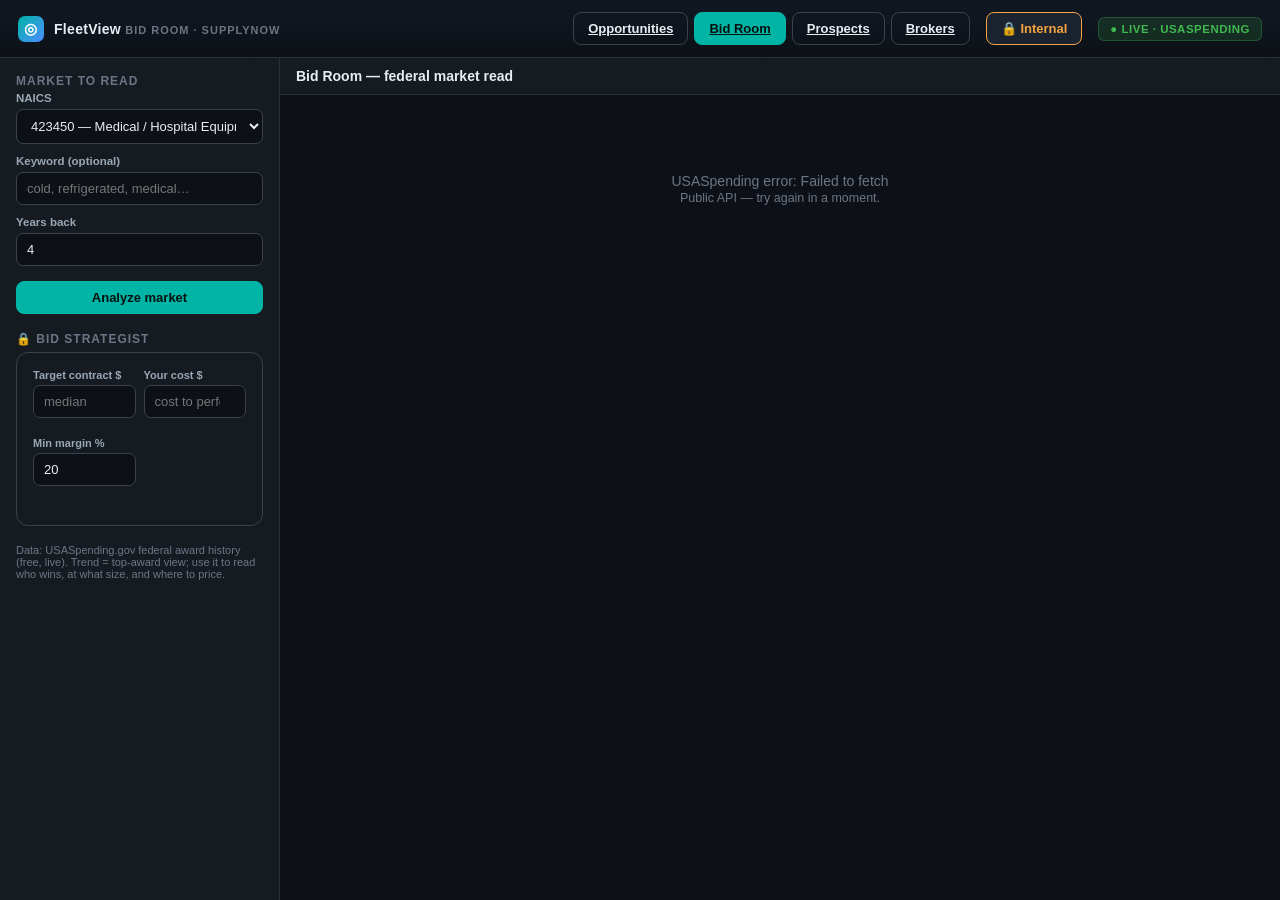
==== bidroom.html @ 4dc72ddd "Add Bid Room: live USASpending market-read + margin-protected bid recommender (the edge) Co-Authored" ====
<!DOCTYPE html>
<html lang="en">
<head>
<meta charset="utf-8">
<meta name="viewport" content="width=device-width, initial-scale=1">
<title>FleetView — Bid Room</title>
<link rel="stylesheet" href="css/styles.css">
<link rel="stylesheet" href="css/opps.css">
<style>
  .nav-links{display:flex;gap:6px;}
  .sec-head{font-size:15px;font-weight:700;margin:4px 0 12px;}
  .kpis{display:grid;grid-template-columns:repeat(5,1fr);gap:10px;margin-bottom:18px;}
  .kpi{background:var(--bg);border:1px solid var(--line);border-radius:10px;padding:12px 14px;}
  .kv-n{font-size:20px;font-weight:800;font-family:var(--mono);} .kv-l{font-size:11px;color:var(--txt-3);text-transform:uppercase;letter-spacing:.5px;margin-top:3px;}
  .two-col{display:grid;grid-template-columns:1fr 1.3fr;gap:22px;margin-bottom:18px;}
  .ybars{display:flex;align-items:flex-end;gap:8px;height:130px;padding:8px;background:var(--bg);border:1px solid var(--line);border-radius:10px;}
  .ybar{flex:1;display:flex;flex-direction:column;justify-content:flex-end;align-items:center;height:100%;}
  .yb-fill{width:70%;background:linear-gradient(180deg,var(--brand),var(--brand-2));border-radius:4px 4px 0 0;min-height:4px;}
  .yb-lab{font-size:10.5px;color:var(--txt-3);margin-top:5px;}
  .comp-list{display:flex;flex-direction:column;gap:7px;}
  .comp{display:grid;grid-template-columns:1fr;gap:3px;background:var(--bg);border:1px solid var(--line);border-radius:8px;padding:8px 10px;}
  .comp-n{font-size:12.5px;font-weight:600;white-space:nowrap;overflow:hidden;text-overflow:ellipsis;}
  .comp-bar{height:5px;background:var(--bg-3);border-radius:4px;overflow:hidden;} .comp-bar span{display:block;height:100%;background:var(--accent);}
  .comp-v{font-size:11px;color:var(--txt-3);font-family:var(--mono);}
  .award-list{display:flex;flex-direction:column;gap:6px;}
  .aw{display:flex;justify-content:space-between;gap:12px;align-items:flex-start;background:var(--bg);border:1px solid var(--line);border-radius:8px;padding:9px 11px;font-size:12.5px;}
  .aw .mono{font-family:var(--mono);color:var(--good);}
  #bid-panel{background:var(--bg-2);border:1px solid var(--line-2);border-radius:12px;padding:16px;margin-top:6px;position:sticky;top:12px;}
  #bid-inputs{display:grid;grid-template-columns:1fr 1fr;gap:8px;}
  #bid-inputs .field label{display:block;font-size:11px;color:var(--txt-2);margin-bottom:4px;font-weight:600;}
  #bid-inputs input{width:100%;padding:8px 10px;border-radius:7px;background:var(--bg);color:var(--txt);border:1px solid var(--line-2);font-size:13px;}
  @media(max-width:1100px){ .kpis{grid-template-columns:repeat(2,1fr);} .two-col{grid-template-columns:1fr;} }
</style>
</head>
<body>
<div class="app">
  <header>
    <div class="logo"><span class="mark">◎</span><div>FleetView <small>Bid Room · SupplyNow</small></div></div>
    <div class="spacer"></div>
    <div class="nav-links">
      <a class="btn ghost" href="opportunities.html">Opportunities</a>
      <a class="btn ghost" href="bidroom.html" style="background:var(--brand);border-color:var(--brand);color:var(--brand-ink)">Bid Room</a>
      <a class="btn ghost" href="prospects.html">Prospects</a>
      <a class="btn ghost" href="brokers.html">Brokers</a>
    </div>
    <span id="vm-host"></span>
    <span class="mode-badge live" id="mode-badge" style="background:rgba(63,185,80,.15);color:var(--good);border:1px solid rgba(63,185,80,.3)">● Live · USASpending</span>
  </header>

  <div class="grid">
    <aside class="filters">
      <div class="fgroup">
        <h3>Market to read</h3>
        <div class="field"><label>NAICS</label><select id="f-naics"></select></div>
        <div class="field"><label>Keyword (optional)</label><input id="f-keyword" placeholder="cold, refrigerated, medical…"></div>
        <div class="field"><label>Years back</label><input id="f-years" type="number" value="4"></div>
        <button class="btn primary" id="btn-search" style="width:100%;justify-content:center;margin-top:4px">Analyze market</button>
      </div>
      <div class="fgroup" style="margin-top:16px">
        <h3 class="internal-only">🔒 Bid Strategist</h3>
        <div id="bid-panel" class="internal-only">
          <div id="bid-inputs">
            <div class="field"><label>Target contract $</label><input id="b-target" type="number" placeholder="median"></div>
            <div class="field"><label>Your cost $</label><input id="b-cost" type="number" placeholder="cost to perform"></div>
            <div class="field"><label>Min margin %</label><input id="b-margin" type="number" value="20"></div>
          </div>
          <div id="bid-out" style="margin-top:12px"></div>
        </div>
        <div class="broker-only muted" style="font-size:12px">Bid strategy is internal-only.</div>
      </div>
      <div class="fgroup" style="margin-top:14px">
        <div class="muted" style="font-size:11px">Data: USASpending.gov federal award history (free, live). Trend = top-award view; use it to read who wins, at what size, and where to price.</div>
      </div>
    </aside>

    <section class="main">
      <div class="toolbar"><div class="count">Bid Room — federal market read</div></div>
      <div class="content"><div class="tablewrap" style="padding:18px"><div id="results"></div></div></div>
    </section>
  </div>
</div>
<div class="toast" id="toast"></div>
<script src="js/viewmode.js"></script>
<script src="js/bidroom-data.js"></script>
<script src="js/bidroom-app.js"></script>
</body>
</html>
---- css/styles.css ----
/* FleetView — Freight Command dashboard */
:root {
  --bg:#0d1117; --bg-2:#161b22; --bg-3:#1c2330; --panel:#161b22;
  --line:#2a313c; --line-2:#39424f;
  --txt:#e6edf3; --txt-2:#9aa7b4; --txt-3:#6b7684;
  --brand:#00b4a6; --brand-2:#0d7d74; --brand-ink:#03110f;
  --accent:#4c8dff; --warn:#f2a541; --bad:#f85149; --good:#3fb950;
  --df:#4c8dff; --lb:#c471ed;
  --radius:10px; --shadow:0 8px 28px rgba(0,0,0,.45);
  --mono:ui-monospace,"SF Mono",Menlo,Consolas,monospace;
  --sans:-apple-system,BlinkMacSystemFont,"Segoe UI",Roboto,Helvetica,Arial,sans-serif;
}
* { box-sizing:border-box; }
html,body { height:100%; }
body {
  margin:0; font-family:var(--sans); background:var(--bg); color:var(--txt);
  font-size:14px; -webkit-font-smoothing:antialiased; overflow:hidden;
}
button { font-family:inherit; cursor:pointer; }
input,select { font-family:inherit; }

/* ---------- Layout shell ---------- */
.app { display:grid; grid-template-rows:auto 1fr; height:100vh; }
.grid { display:grid; grid-template-columns:280px 1fr; min-height:0; }
@media (max-width:900px){ .grid { grid-template-columns:1fr; } .filters { display:none; } .filters.open { display:block; position:absolute; z-index:40; width:280px; height:100%; } }

/* ---------- Header ---------- */
header {
  display:flex; align-items:center; gap:16px; padding:0 18px; height:58px;
  background:linear-gradient(180deg,#111722,#0d1117); border-bottom:1px solid var(--line);
}
.logo { display:flex; align-items:center; gap:10px; font-weight:700; letter-spacing:.3px; }
.logo .mark { width:26px; height:26px; border-radius:7px; background:linear-gradient(135deg,var(--brand),var(--accent)); display:grid; place-items:center; color:#fff; font-size:15px; }
.logo small { color:var(--txt-3); font-weight:600; font-size:11px; text-transform:uppercase; letter-spacing:1px; }
.spacer { flex:1; }
.src-toggles { display:flex; gap:8px; }
.src-chip {
  display:flex; align-items:center; gap:7px; padding:6px 11px; border-radius:20px;
  background:var(--bg-3); border:1px solid var(--line); color:var(--txt-2); font-size:12.5px; font-weight:600;
}
.src-chip .dot { width:8px; height:8px; border-radius:50%; }
.src-chip[data-on="true"] { color:var(--txt); border-color:var(--line-2); }
.src-chip[data-on="false"] { opacity:.45; }
.dot.df { background:var(--df); } .dot.lb { background:var(--lb); } .dot.cl { background:var(--good); }
.mode-badge { padding:5px 11px; border-radius:6px; font-size:11.5px; font-weight:700; letter-spacing:.5px; text-transform:uppercase; }
.mode-badge.mock { background:rgba(242,165,65,.15); color:var(--warn); border:1px solid rgba(242,165,65,.3); }
.mode-badge.live { background:rgba(63,185,80,.15); color:var(--good); border:1px solid rgba(63,185,80,.3); }
.btn { padding:8px 14px; border-radius:8px; border:1px solid var(--line-2); background:var(--bg-3); color:var(--txt); font-weight:600; font-size:13px; display:inline-flex; align-items:center; gap:7px; }
.btn:hover { border-color:var(--brand); }
.btn.primary { background:var(--brand); border-color:var(--brand); color:var(--brand-ink); }
.btn.primary:hover { background:#00c9ba; }
.btn.ghost { background:transparent; }
.btn:disabled { opacity:.5; cursor:default; }

/* ---------- Filter rail ---------- */
.filters { background:var(--panel); border-right:1px solid var(--line); overflow-y:auto; padding:16px; }
.filters h3 { margin:0 0 4px; font-size:12px; text-transform:uppercase; letter-spacing:1px; color:var(--txt-3); }
.fgroup { margin-bottom:18px; }
.field { margin-bottom:11px; }
.field label { display:block; font-size:11.5px; color:var(--txt-2); margin-bottom:5px; font-weight:600; }
.field input, .field select {
  width:100%; padding:8px 10px; border-radius:7px; background:var(--bg); color:var(--txt);
  border:1px solid var(--line-2); font-size:13px;
}
.field input:focus, .field select:focus { outline:none; border-color:var(--brand); }
.row2 { display:grid; grid-template-columns:1fr 1fr; gap:8px; }
.chkrow { display:flex; align-items:center; gap:8px; margin-bottom:9px; font-size:13px; color:var(--txt-2); }
.chkrow input { width:15px; height:15px; accent-color:var(--brand); }
.filter-actions { display:flex; gap:8px; margin-top:6px; }
.filter-actions .btn { flex:1; justify-content:center; }

/* ---------- Main / toolbar ---------- */
.main { display:grid; grid-template-rows:auto 1fr; min-width:0; min-height:0; }
.toolbar { display:flex; align-items:center; gap:12px; padding:10px 16px; border-bottom:1px solid var(--line); background:var(--bg-2); }
.count { font-weight:700; } .count span { color:var(--brand); }
.muted { color:var(--txt-3); font-size:12.5px; }
.view-toggle { display:flex; background:var(--bg-3); border-radius:8px; padding:3px; border:1px solid var(--line); }
.view-toggle button { padding:6px 12px; border:none; background:transparent; color:var(--txt-2); border-radius:6px; font-weight:600; font-size:12.5px; }
.view-toggle button.on { background:var(--brand); color:var(--brand-ink); }
.sort-select { padding:7px 10px; border-radius:7px; background:var(--bg-3); border:1px solid var(--line); color:var(--txt); font-size:12.5px; }

/* ---------- Content: table / map ---------- */
.content { position:relative; min-height:0; overflow:hidden; }
.content.split { display:grid; grid-template-columns:1fr 1fr; }
.content.split #map { display:block; } .content.split .tablewrap { border-right:1px solid var(--line); }
.tablewrap { overflow:auto; height:100%; }
#map { display:none; height:100%; width:100%; background:var(--bg-3); }
.mapmode #map { display:block; } .mapmode .tablewrap { display:none; }

table { width:100%; border-collapse:collapse; }
thead th {
  position:sticky; top:0; z-index:2; background:var(--bg-2); text-align:left;
  padding:10px 12px; font-size:11px; text-transform:uppercase; letter-spacing:.6px;
  color:var(--txt-3); border-bottom:1px solid var(--line-2); white-space:nowrap; cursor:pointer; user-select:none;
}
thead th:hover { color:var(--txt); }
thead th .arrow { color:var(--brand); }
tbody tr { border-bottom:1px solid var(--line); cursor:pointer; }
tbody tr:hover { background:var(--bg-3); }
tbody tr.sel { background:rgba(0,180,166,.10); box-shadow:inset 3px 0 0 var(--brand); }
td { padding:11px 12px; font-size:13px; vertical-align:middle; white-space:nowrap; }
.lane { font-weight:600; }
.lane .arrow { color:var(--txt-3); margin:0 6px; }
.sub { color:var(--txt-3); font-size:11.5px; }
.pill { display:inline-block; padding:2px 8px; border-radius:20px; font-size:11px; font-weight:700; }
.pill.eq { background:var(--bg-3); border:1px solid var(--line-2); color:var(--txt-2); }
.pill.src-df { background:rgba(76,141,255,.14); color:var(--df); }
.pill.src-lb { background:rgba(196,113,237,.14); color:var(--lb); }
.pill.src-cl { background:rgba(63,185,80,.14); color:var(--good); }
.rate { font-weight:700; font-family:var(--mono); }
.rpm { font-family:var(--mono); font-weight:600; }
.rpm.good { color:var(--good); } .rpm.mid { color:var(--warn); } .rpm.low { color:var(--bad); }
.callrate { color:var(--txt-3); font-style:italic; }
.age { font-family:var(--mono); font-size:12px; }
.age.fresh { color:var(--good); }
.mini-btn { padding:5px 10px; font-size:12px; border-radius:6px; border:1px solid var(--line-2); background:var(--bg-3); color:var(--txt); font-weight:600; }
.mini-btn:hover { border-color:var(--brand); color:var(--brand); }
.empty { padding:60px 20px; text-align:center; color:var(--txt-3); }

/* ---------- Detail drawer ---------- */
.drawer {
  position:absolute; top:0; right:-460px; height:100%; width:420px; max-width:92vw;
  background:var(--panel); border-left:1px solid var(--line-2); box-shadow:var(--shadow);
  transition:right .22s ease; z-index:30; display:flex; flex-direction:column;
  pointer-events:none; visibility:hidden;
}
.drawer.open { right:0; pointer-events:auto; visibility:visible; }
.drawer header { height:auto; padding:16px 18px; display:flex; align-items:flex-start; gap:10px; background:var(--bg-2); }
.drawer .close { margin-left:auto; background:transparent; border:none; color:var(--txt-3); font-size:22px; line-height:1; }
.drawer .close:hover { color:var(--txt); }
.drawer .body { overflow-y:auto; padding:18px; flex:1; }
.dl-lane { font-size:17px; font-weight:700; margin-bottom:2px; }
.dl-dates { color:var(--txt-2); font-size:12.5px; }
.kv { display:grid; grid-template-columns:1fr 1fr; gap:12px; margin:16px 0; }
.kv .cell { background:var(--bg); border:1px solid var(--line); border-radius:8px; padding:10px 12px; }
.kv .k { font-size:10.5px; text-transform:uppercase; letter-spacing:.6px; color:var(--txt-3); margin-bottom:4px; }
.kv .v { font-weight:700; font-size:15px; }
.sec-title { font-size:11px; text-transform:uppercase; letter-spacing:1px; color:var(--txt-3); margin:18px 0 8px; }
.broker-card { background:var(--bg); border:1px solid var(--line); border-radius:8px; padding:12px; font-size:13px; }
.broker-card .name { font-weight:700; margin-bottom:6px; }
.broker-card .line { color:var(--txt-2); margin:3px 0; display:flex; gap:8px; }
.broker-card .line b { color:var(--txt); font-weight:600; }
.credit { display:inline-block; padding:2px 8px; border-radius:6px; font-weight:700; font-size:12px; }
.credit.hi { background:rgba(63,185,80,.15); color:var(--good); }
.credit.mid { background:rgba(242,165,65,.15); color:var(--warn); }
.drawer-actions { display:flex; gap:8px; padding:14px 18px; border-top:1px solid var(--line); background:var(--bg-2); }
.drawer-actions .btn { flex:1; justify-content:center; }

/* ---------- Quote / Bid modal ---------- */
.overlay { position:fixed; inset:0; background:rgba(2,6,12,.66); display:none; z-index:60; align-items:center; justify-content:center; padding:20px; }
.overlay.open { display:flex; }
.modal { width:560px; max-width:100%; max-height:90vh; overflow:auto; background:var(--panel); border:1px solid var(--line-2); border-radius:14px; box-shadow:var(--shadow); }
.modal .mhead { display:flex; align-items:center; padding:16px 20px; border-bottom:1px solid var(--line); }
.modal .mhead h2 { margin:0; font-size:16px; }
.modal .mhead .close { margin-left:auto; background:transparent; border:none; color:var(--txt-3); font-size:22px; }
.modal .mbody { padding:20px; }
.quote-lane { font-weight:700; font-size:15px; margin-bottom:2px; }
.analysis { background:var(--bg); border:1px solid var(--line); border-radius:10px; padding:14px; margin:14px 0; }
.analysis .arow { display:flex; justify-content:space-between; padding:6px 0; border-bottom:1px dashed var(--line); font-size:13.5px; }
.analysis .arow:last-child { border-bottom:none; }
.analysis .arow b { font-family:var(--mono); }
.verdict { padding:12px 14px; border-radius:10px; font-weight:600; font-size:13.5px; margin:14px 0; display:flex; gap:10px; align-items:center; }
.verdict.go { background:rgba(63,185,80,.12); border:1px solid rgba(63,185,80,.3); color:var(--good); }
.verdict.watch { background:rgba(242,165,65,.12); border:1px solid rgba(242,165,65,.3); color:var(--warn); }
.verdict.no { background:rgba(248,81,73,.12); border:1px solid rgba(248,81,73,.3); color:var(--bad); }
.slider-row { display:flex; align-items:center; gap:12px; margin:10px 0; }
.slider-row input[type=range] { flex:1; accent-color:var(--brand); }
.slider-row .val { font-family:var(--mono); font-weight:700; min-width:70px; text-align:right; }
.quote-out { background:#fff; color:#1a1f28; border-radius:10px; padding:18px; font-size:13px; margin-top:6px; }
.quote-out .qh { display:flex; align-items:center; border-bottom:2px solid var(--brand); padding-bottom:8px; margin-bottom:10px; }
.quote-out .qh b { font-size:16px; color:var(--brand-2); }
.quote-out table { width:100%; }
.quote-out td { padding:4px 0; border:none; color:#333; white-space:normal; }
.quote-out .total { font-weight:800; font-size:18px; color:var(--brand-2); }
.bidbox { background:rgba(76,141,255,.08); border:1px solid rgba(76,141,255,.3); border-radius:10px; padding:14px; margin-top:14px; }
.bidbox textarea { width:100%; min-height:64px; margin-top:8px; background:var(--bg); color:var(--txt); border:1px solid var(--line-2); border-radius:8px; padding:9px; font-family:inherit; font-size:13px; resize:vertical; }
.warnline { font-size:12px; color:var(--warn); margin-top:8px; display:flex; gap:6px; }

/* ---------- Toast ---------- */
.toast { position:fixed; bottom:22px; left:50%; transform:translateX(-50%) translateY(20px); opacity:0; background:var(--bg-3); border:1px solid var(--line-2); color:var(--txt); padding:12px 18px; border-radius:10px; box-shadow:var(--shadow); z-index:80; transition:.25s; font-weight:600; font-size:13px; }
.toast.show { opacity:1; transform:translateX(-50%) translateY(0); }
.toast.good { border-color:rgba(63,185,80,.5); }
.toast.bad { border-color:rgba(248,81,73,.5); }

/* saved searches */
.saved-list { margin-top:6px; }
.saved-item { display:flex; align-items:center; gap:8px; padding:7px 9px; background:var(--bg); border:1px solid var(--line); border-radius:7px; margin-bottom:6px; font-size:12.5px; }
.saved-item .lbl { flex:1; cursor:pointer; color:var(--txt-2); }
.saved-item .lbl:hover { color:var(--brand); }
.saved-item .del { background:transparent; border:none; color:var(--txt-3); font-size:15px; }
.saved-item .del:hover { color:var(--bad); }

/* ---------- Global view mode (Internal / Broker-facing) ---------- */
.broker-facing .internal-only { display:none !important; }
.broker-only { display:none; }
.broker-facing .broker-only { display:revert; }
.vm-btn { border-color:var(--warn); color:var(--warn); }
body.broker-facing .vm-btn { border-color:var(--good); color:var(--good); }
.broker-facing .app::before { content:'BROKER-FACING VIEW — safe to screen-share'; position:fixed; bottom:0; left:0; right:0; z-index:70; text-align:center; font-size:11px; font-weight:700; letter-spacing:.5px; padding:3px; background:rgba(63,185,80,.14); color:var(--good); border-top:1px solid rgba(63,185,80,.3); }

/* Leaflet dark tweaks */
.leaflet-popup-content-wrapper { background:var(--bg-2); color:var(--txt); border-radius:8px; }
.leaflet-popup-tip { background:var(--bg-2); }
.leaflet-container { background:#0a0e14; }
.load-pop b { color:var(--brand); }
.load-pop .r { font-family:var(--mono); }
---- css/opps.css ----
/* FleetView — Opportunity Pipeline specific styles (loads after styles.css) */

/* score badges */
.score { display:inline-block; min-width:34px; text-align:center; padding:3px 8px; border-radius:7px; font-weight:800; font-family:var(--mono); font-size:13px; }
.score.good { background:rgba(63,185,80,.16); color:var(--good); }
.score.mid  { background:rgba(242,165,65,.16); color:var(--warn); }
.score.warn { background:rgba(242,165,65,.10); color:#d99a3a; }
.score.low  { background:rgba(248,81,73,.14); color:var(--bad); }
.age.good { color:var(--good); } .age.mid { color:var(--warn); } .age.low { color:var(--bad); }

/* status pills */
.status-pill { display:inline-block; padding:2px 9px; border-radius:20px; font-size:11.5px; font-weight:700; border:1px solid; background:transparent; }

/* pipeline strip in toolbar */
.pipe-strip { display:flex; gap:14px; align-items:center; margin-left:16px; flex-wrap:wrap; }
.pipe-stat { font-size:12px; color:var(--txt-2); display:flex; align-items:center; gap:6px; }
.pipe-stat .dot { width:8px; height:8px; border-radius:50%; }
.pipe-stat b { color:var(--txt); font-weight:700; }
.pipe-stat.val { color:var(--brand); font-weight:600; }

/* kanban board */
.content.board { overflow:auto; }
.kanban { display:grid; grid-auto-flow:column; grid-auto-columns:minmax(220px,1fr); gap:12px; padding:14px; height:100%; align-items:start; }
.kcol { background:var(--bg-2); border:1px solid var(--line); border-radius:10px; display:flex; flex-direction:column; min-height:0; max-height:100%; }
.khead { padding:11px 12px; font-size:12.5px; font-weight:700; border-bottom:1px solid var(--line); display:flex; align-items:center; gap:8px; position:sticky; top:0; background:var(--bg-2); border-radius:10px 10px 0 0; }
.khead .dot { width:9px; height:9px; border-radius:50%; }
.kcount { margin-left:auto; color:var(--txt-3); background:var(--bg-3); padding:1px 8px; border-radius:20px; font-size:11px; }
.kbody { padding:10px; overflow-y:auto; display:flex; flex-direction:column; gap:9px; }
.kcard { background:var(--bg); border:1px solid var(--line-2); border-radius:9px; padding:11px; cursor:pointer; transition:.15s; }
.kcard:hover { border-color:var(--brand); }
.kc-top { display:flex; justify-content:space-between; align-items:center; margin-bottom:7px; }
.kc-title { font-weight:600; font-size:13px; line-height:1.35; margin-bottom:5px; }

/* drawer score box + reasons + status buttons */
.score-box { display:flex; align-items:center; gap:14px; padding:14px 16px; border-radius:10px; margin:14px 0 4px; border:1px solid var(--line-2); }
.score-box.good { background:rgba(63,185,80,.10); border-color:rgba(63,185,80,.3); }
.score-box.mid  { background:rgba(242,165,65,.10); border-color:rgba(242,165,65,.3); }
.score-box.warn { background:rgba(242,165,65,.07); }
.score-box.low  { background:rgba(248,81,73,.10); border-color:rgba(248,81,73,.3); }
.score-big { font-size:34px; font-weight:800; font-family:var(--mono); line-height:1; }
.score-big span { font-size:15px; color:var(--txt-3); font-weight:600; }
.score-label { font-size:15px; font-weight:700; }
.reasons { margin:6px 0; padding-left:18px; color:var(--txt-2); font-size:13px; }
.reasons li { margin:4px 0; }
.status-row { display:flex; flex-wrap:wrap; gap:7px; }
.stbtn { padding:6px 12px; border-radius:20px; border:1px solid var(--line-2); background:var(--bg-3); color:var(--txt-2); font-weight:600; font-size:12.5px; }
.stbtn:hover { border-color:var(--c); color:var(--c); }
.stbtn.on { background:var(--c); border-color:var(--c); color:#0d1117; }
.notes-area { width:100%; min-height:90px; background:var(--bg); color:var(--txt); border:1px solid var(--line-2); border-radius:8px; padding:10px; font-family:inherit; font-size:13px; resize:vertical; }

@media (max-width:900px){ .pipe-strip { display:none; } }
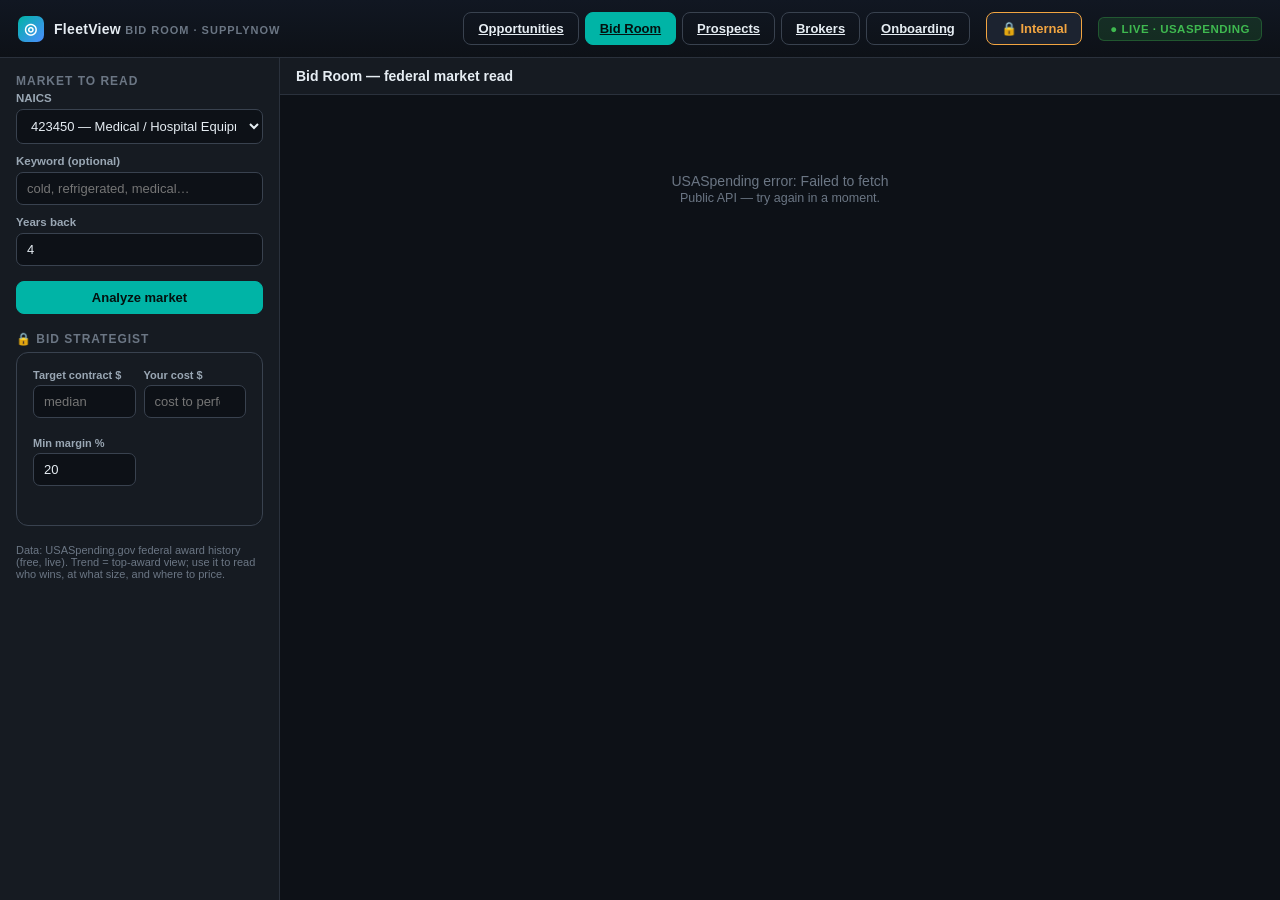
==== commit b86bf4e2: "Onboarding agent (Phase 4): buyer-tailored vendor packet builder (broker/federal/hospital/state/ship" ====
--- a/bidroom.html
+++ b/bidroom.html
@@ -42,6 +42,7 @@
       <a class="btn ghost" href="bidroom.html" style="background:var(--brand);border-color:var(--brand);color:var(--brand-ink)">Bid Room</a>
       <a class="btn ghost" href="prospects.html">Prospects</a>
       <a class="btn ghost" href="brokers.html">Brokers</a>
+      <a class="btn ghost" href="onboarding.html">Onboarding</a>
     </div>
     <span id="vm-host"></span>
     <span class="mode-badge live" id="mode-badge" style="background:rgba(63,185,80,.15);color:var(--good);border:1px solid rgba(63,185,80,.3)">● Live · USASpending</span>
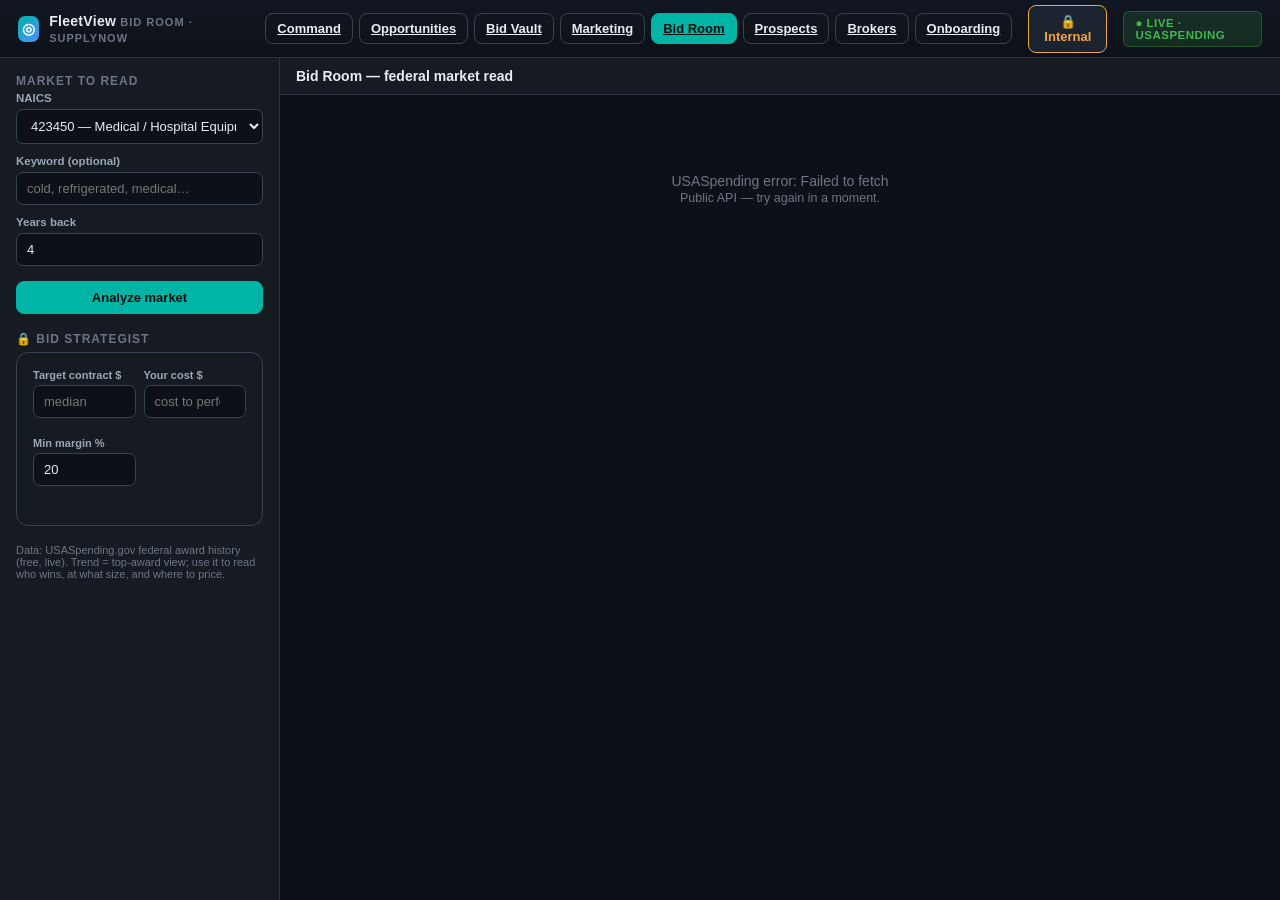
==== commit 4b3a36c5: "Publish BD Command dashboard + full FleetView BD suite dashboard.html (BD Command) and its whole dep" ====
--- a/bidroom.html
+++ b/bidroom.html
@@ -38,7 +38,10 @@
     <div class="logo"><span class="mark">◎</span><div>FleetView <small>Bid Room · SupplyNow</small></div></div>
     <div class="spacer"></div>
     <div class="nav-links">
+      <a class="btn ghost" href="dashboard.html">Command</a>
       <a class="btn ghost" href="opportunities.html">Opportunities</a>
+      <a class="btn ghost" href="bidvault.html">Bid Vault</a>
+      <a class="btn ghost" href="marketing.html">Marketing</a>
       <a class="btn ghost" href="bidroom.html" style="background:var(--brand);border-color:var(--brand);color:var(--brand-ink)">Bid Room</a>
       <a class="btn ghost" href="prospects.html">Prospects</a>
       <a class="btn ghost" href="brokers.html">Brokers</a>
--- a/css/styles.css
+++ b/css/styles.css
@@ -204,3 +204,10 @@
 .leaflet-container { background:#0a0e14; }
 .load-pop b { color:var(--brand); }
 .load-pop .r { font-family:var(--mono); }
+
+/* ---------- Header nav: 7 tabs must not wrap the 58px header ---------- */
+header .nav-tabs,
+header > div[style*="display:flex"] { flex-wrap:nowrap; overflow-x:auto; scrollbar-width:none; min-width:0; }
+header .nav-tabs::-webkit-scrollbar,
+header > div[style*="display:flex"]::-webkit-scrollbar { display:none; }
+header a.btn { white-space:nowrap; padding:7px 11px; }
